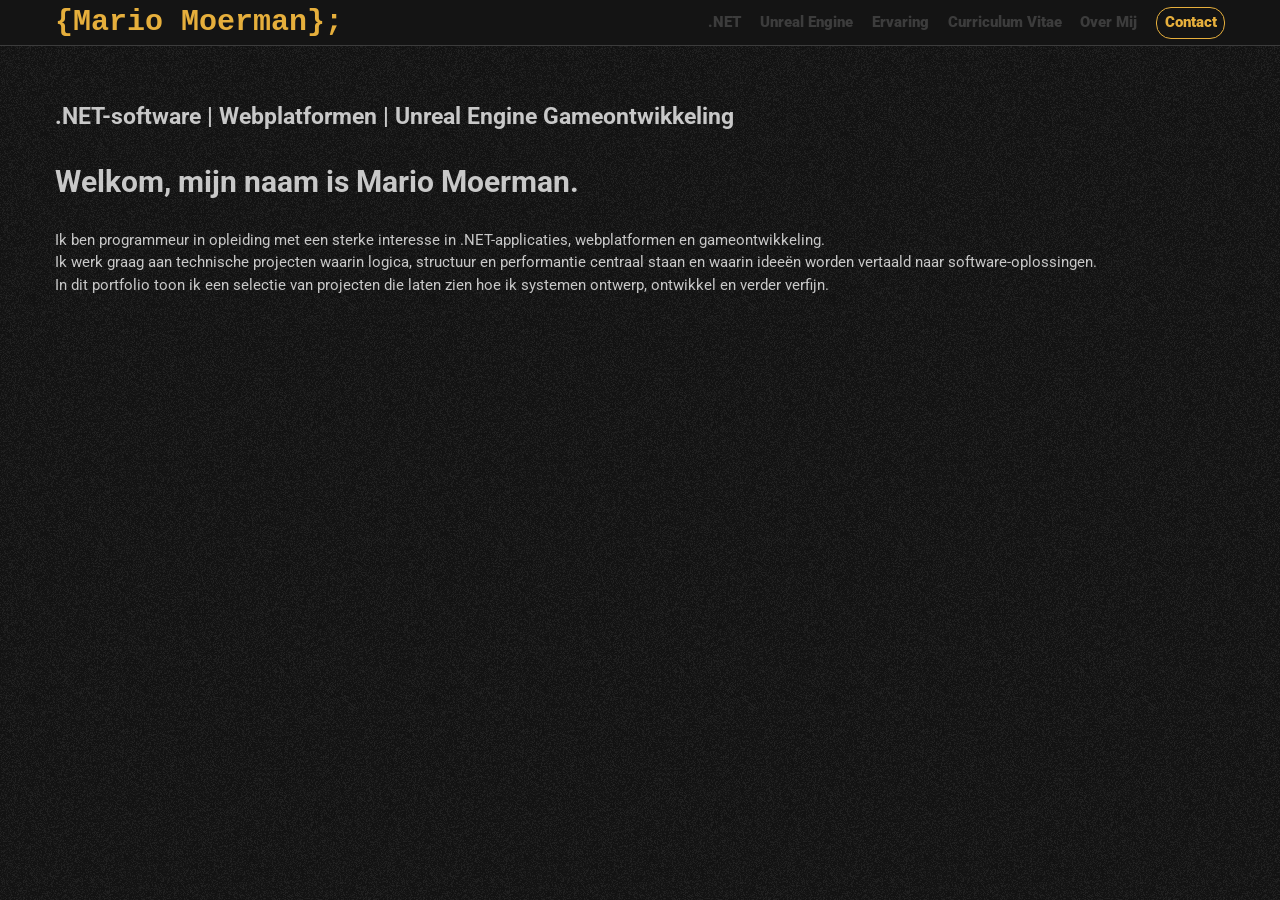
==== index.html @ bbf296e8 "add welkom hero" ====
<!doctype html>
<html lang="en">
  <head>
    <meta charset="UTF-8" />
    <meta name="viewport" content="width=device-width, initial-scale=1.0" />
    <link rel="preconnect" href="https://fonts.googleapis.com" />
    <link rel="preconnect" href="https://fonts.gstatic.com" crossorigin />
    <link
      href="https://fonts.googleapis.com/css2?family=Roboto:ital,wght@0,100..900;1,100..900&display=swap"
      rel="stylesheet"
    />
    <link rel="stylesheet" href="CSS/Style.css" />
    <title>Home</title>
  </head>
  <body>
    <header id="navbar"></header>
    <main>
      <div class="container">
        <section class="heroWelkom">
          <h3>.NET-software | Webplatformen | Unreal Engine Gameontwikkeling</h3>
          <h1>Welkom, mijn naam is Mario Moerman.</h1>
          <p>Ik ben programmeur in opleiding met een sterke interesse in .NET-applicaties, webplatformen en gameontwikkeling.</p>
          <p>Ik werk graag aan technische projecten waarin logica, structuur en performantie centraal staan en waarin ideeën worden vertaald naar software-oplossingen.</p>
          <p>In dit portfolio toon ik een selectie van projecten die laten zien hoe ik systemen ontwerp, ontwikkel en verder verfijn.</p>
        </section>
      </div>
    </main>
    <script>
      fetch("navbar.html")
        .then((r) => r.text())
        .then((html) => (document.getElementById("navbar").innerHTML = html));
    </script>
  </body>
</html>
---- CSS/Style.css ----
/* Verander navigatie color per pagina */
body.dotnet   .navBarMenu .navDotnet,
body.unreal   .navBarMenu .navUnreal,
body.ervaring .navBarMenu .navErvaring,
body.cv       .navBarMenu .navCv,
body.overmij  .navBarMenu .navOvermij {
  color: var(--accentColor);
}

body.dotnet   .navBarMenu .navDotnet::after,
body.unreal   .navBarMenu .navUnreal::after,
body.ervaring .navBarMenu .navErvaring::after,
body.cv       .navBarMenu .navCv::after,
body.overmij  .navBarMenu .navOvermij::after {
  transform: scaleX(1);
}

:root {
    --baseBackground: url("../IMG/Background.avif");
    --baseBlack: rgba(20, 20, 20, 1);
    --baseGray: rgba(60, 60, 60, 1);
    --baseWhite: rgba(200, 200, 200, 1);
    --LineColor: rgba(255, 255, 255, 0.1);
    --accentColor: rgba(230, 175, 60, 1.0);
    --accentColorHover: rgba(230, 175, 60, .1);
    --accentColorDotNet: rgb(170, 90, 170);
    --accentColorUnreal: rgba(0, 160, 230, 1.0);
    --fontFamily: "Roboto", Helvetica, Arial, sans-serif;
    --fontBaseSize: 15px;
    --fontBaseWeight: 400;
    --fontBaseLineHeight: 1.5;
}

html {
  font-size: var(--fontBaseSize);
}

* {
  box-sizing: border-box;
}

body {
  background-color: var(--baseBlack);
  color: var(--baseWhite);
  background-image: var(--baseBackground);
  font-size: 1rem; 
  font-family: var(--fontFamily);
  font-weight: var(--fontBaseWeight);
  line-height: var(--fontBaseLineHeight);
  -webkit-font-smoothing: antialiased;
  -moz-osx-font-smoothing: grayscale;
  text-rendering: optimizeLegibility;
  margin: 0;
}

h1 { font-size: 2rem; } 
h2 { font-size: 1.75rem; }
h3 { font-size: 1.5rem; }
h4 { font-size: 1.25rem; }
h5 { font-size: 1rem; }
h6 { font-size: 0.75rem; }

a {
  text-decoration: none;
  font-weight: 1000;
  color: var(--baseGray);
}

p{
  margin: 0;
}

.navBar {
  width: 100%;
  z-index: 100;
  background-color: var(--baseBlack);
  border-bottom: 1px solid var(--baseGray);
  backdrop-filter: blur(10px);
  position: fixed;
  top: 0;
}

.navBarInner {
  display: flex;
  justify-content: space-between;
  align-items: center;
  margin: 0 auto;
  max-width: 1200px;
  padding: 0 1rem;
}

.navBarMenu {
  display: flex;
  align-items: center;
  gap: 1.25rem;
}

.navBarMenu a:not(.navBtn) {
  position: relative;
  display: inline-block;
  transition: color .2s ease;
}

.navBarMenu a:not(.navBtn)::after {
  content: "";
  position: absolute;
  left: 0;
  bottom: 0;
  height: 2px;
  width: 100%;
  background: var(--accentColor);
  transform: scaleX(0);
  transform-origin: left;
  transition: transform .2s ease;
}

.navBarMenu a:not(.navBtn):hover::after {
  transform: scaleX(1);
}

.navBarLogo {
  color: var(--accentColor);
  font-family: "Courier New", monospace, Helvetica, Arial, sans-serif;
  font-size: 2rem;
  font-weight: 900;
}

.navBtn {
  padding:.25rem .5rem;
  border-radius: 1rem;
  border: 1px solid var(--accentColor);
  color: var(--accentColor);
  transition: all .2s ease;
}

.navBtn:hover {
    background: var(--accentColorHover);
}

.underConstruction{
  display: flex;
  justify-content: center;
  align-items: center;
  min-height: 100vh;
  width: 100%;
}
.underConstruction img{
  display: block;
  max-width: min(900px, 90vw);
  height: auto;

  border: 2px solid rgba(255,255,255,0.10);
  border-radius: 28px;

  box-shadow:
    0 18px 60px rgba(0,0,0,0.55),
    0 0 0 1px rgba(0,0,0,0.35);
}
.container {
    max-width: 1200px;
    margin: 100px auto auto auto;
    padding-left: 1rem;
    padding-right: 1rem;
}
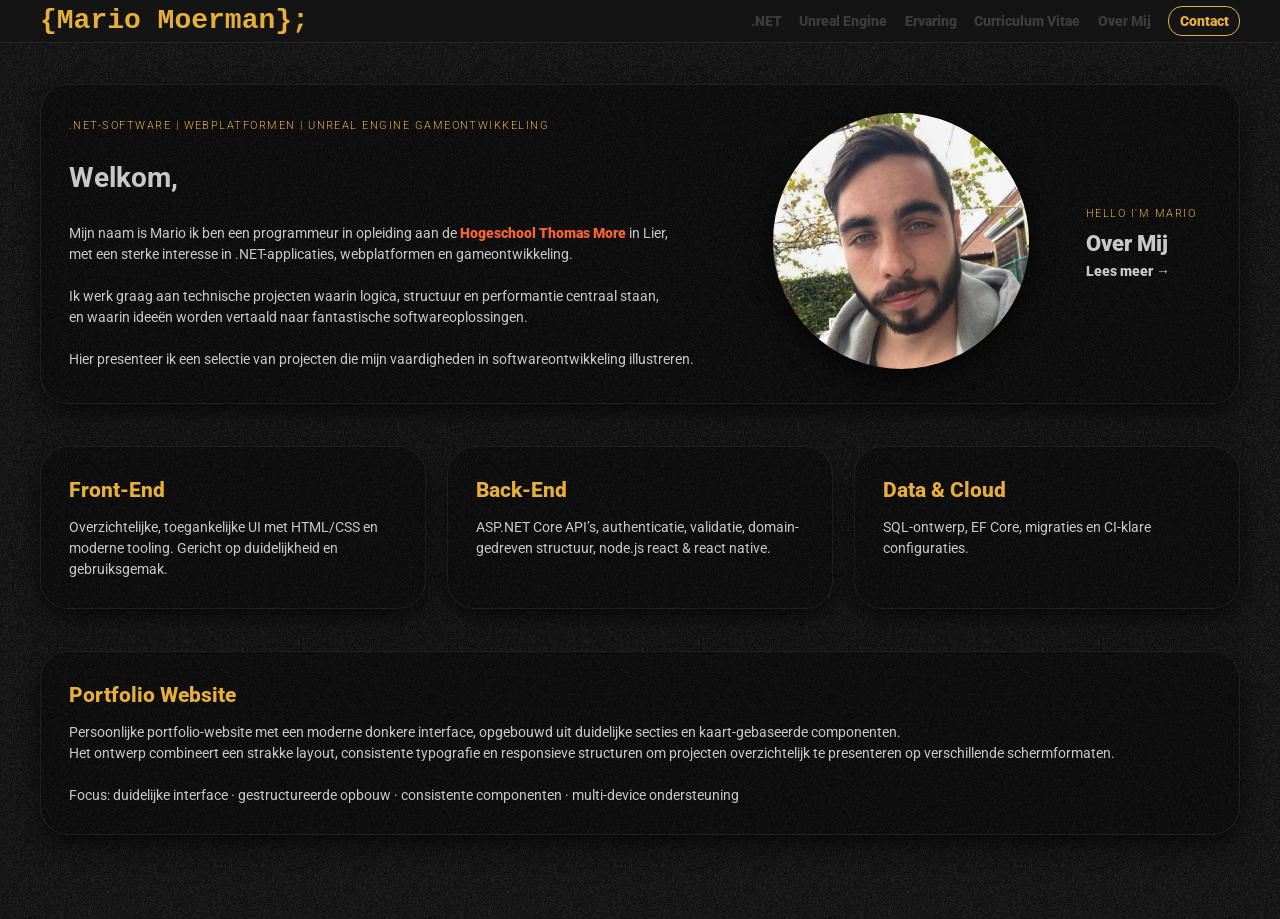
==== commit 2ea872d1: "home pagina css" ====
--- a/index.html
+++ b/index.html
@@ -10,25 +10,83 @@
       rel="stylesheet"
     />
     <link rel="stylesheet" href="CSS/Style.css" />
-    <title>Home</title>
+    <title>Mario Moerman | Home</title>
   </head>
   <body>
     <header id="navbar"></header>
     <main>
       <div class="container">
-        <section class="heroWelkom">
-          <h3>.NET-software | Webplatformen | Unreal Engine Gameontwikkeling</h3>
-          <h1>Welkom, mijn naam is Mario Moerman.</h1>
-          <p>Ik ben programmeur in opleiding met een sterke interesse in .NET-applicaties, webplatformen en gameontwikkeling.</p>
-          <p>Ik werk graag aan technische projecten waarin logica, structuur en performantie centraal staan en waarin ideeën worden vertaald naar software-oplossingen.</p>
-          <p>In dit portfolio toon ik een selectie van projecten die laten zien hoe ik systemen ontwerp, ontwikkel en verder verfijn.</p>
+        <section class="hero heroWelkom block">
+
+          <div class="heroTekst">
+            <p class="zeroTopMargin label">.NET-software | Webplatformen | Unreal Engine Gameontwikkeling</p>
+            <h1>Welkom,</h1>
+            <p>Mijn naam is Mario ik ben een programmeur in opleiding aan de <span class="thomasmore"><a href="https://thomasmore.be/nl/opleidingen/graduaat/programmeren/antwerpen/basistraject">Hogeschool Thomas More</a></span> in Lier,</p>
+            <p>met een sterke interesse in .NET-applicaties, webplatformen en gameontwikkeling.</p>
+            <br>
+            <p>Ik werk graag aan technische projecten waarin logica, structuur en performantie centraal staan,</p>
+            <p>en waarin ideeën worden vertaald naar fantastische softwareoplossingen.</p>
+            <br>
+            <p>Hier presenteer ik een selectie van projecten die mijn vaardigheden in softwareontwikkeling illustreren.</p>
+          </div>
+
+          <div class="fotoMario">
+            <img src="IMG/MarioMoerman.jpg" alt="Mario Moerman">
+          </div>
+
+          <div class="verLine"></div>
+
+          <div class="sectieLink">
+            <p class="label">Hello I'm Mario</p>
+            <h2 class="sectieTitel">Over Mij</h2>
+            <a href="overmij.html">Lees meer →</a>
+          </div>
+
         </section>
+        <section class="hero heroBlocks" id="geleerdId" aria-label="Wat heb ik geleerd">
+          
+          <div class="block">
+            <h3>Front-End</h3>
+            <p>
+              Overzichtelijke, toegankelijke UI met HTML/CSS en moderne tooling. Gericht op duidelijkheid en gebruiksgemak.
+            </p>
+          </div>
+          
+          <div class="block">
+            <h3>Back-End</h3>
+            <p>
+              ASP.NET Core API’s, authenticatie, validatie, domain-gedreven structuur, node.js react & react native.
+            </p>
+          </div>
+          
+          
+          <div class="block">
+            <h3>Data & Cloud</h3>
+            <p>
+              SQL-ontwerp, EF Core, migraties en CI-klare configuraties.
+            </p>
+          </div>
+          
+        </section>
+          <section class="hero block" id="gemaaktId" aria-label="Wat heb ik gemaakt">
+            <article>
+                <h3>Portfolio Website</h3>
+                <p>
+                  Persoonlijke portfolio-website met een moderne donkere interface, opgebouwd uit duidelijke secties en kaart-gebaseerde componenten. 
+                </p>
+                <p>
+                  Het ontwerp combineert een strakke layout, consistente typografie en responsieve structuren om projecten overzichtelijk te presenteren op verschillende schermformaten.
+                </p>
+                <br>
+                <p>
+                  Focus: duidelijke interface · gestructureerde opbouw · consistente componenten · multi-device ondersteuning
+                </p>
+            </article>
+          </section>
       </div>
     </main>
     <script>
-      fetch("navbar.html")
-        .then((r) => r.text())
-        .then((html) => (document.getElementById("navbar").innerHTML = html));
+      fetch("navbar.html").then(response => response.text()).then(html => document.getElementById("navbar").innerHTML = html);
     </script>
   </body>
 </html>
--- a/CSS/Style.css
+++ b/CSS/Style.css
@@ -1,49 +1,39 @@
-/* Verander navigatie color per pagina */
-body.dotnet   .navBarMenu .navDotnet,
-body.unreal   .navBarMenu .navUnreal,
-body.ervaring .navBarMenu .navErvaring,
-body.cv       .navBarMenu .navCv,
-body.overmij  .navBarMenu .navOvermij {
-  color: var(--accentColor);
-}
-
-body.dotnet   .navBarMenu .navDotnet::after,
-body.unreal   .navBarMenu .navUnreal::after,
-body.ervaring .navBarMenu .navErvaring::after,
-body.cv       .navBarMenu .navCv::after,
-body.overmij  .navBarMenu .navOvermij::after {
-  transform: scaleX(1);
-}
-
-:root {
-    --baseBackground: url("../IMG/Background.avif");
-    --baseBlack: rgba(20, 20, 20, 1);
-    --baseGray: rgba(60, 60, 60, 1);
-    --baseWhite: rgba(200, 200, 200, 1);
-    --LineColor: rgba(255, 255, 255, 0.1);
-    --accentColor: rgba(230, 175, 60, 1.0);
-    --accentColorHover: rgba(230, 175, 60, .1);
-    --accentColorDotNet: rgb(170, 90, 170);
-    --accentColorUnreal: rgba(0, 160, 230, 1.0);
-    --fontFamily: "Roboto", Helvetica, Arial, sans-serif;
-    --fontBaseSize: 15px;
-    --fontBaseWeight: 400;
-    --fontBaseLineHeight: 1.5;
-}
-
-html {
+:root{
+  --baseBackground: url("../IMG/Background.avif");
+  --baseBlack: rgba(20,20,20,1);
+  --baseGray: rgba(60,60,60,1);
+  --baseWhite: rgba(200,200,200,1);
+
+  --LineColor: rgba(255,255,255,0.07);
+
+  --accentColor: rgba(230,175,60,1);
+  --accentColorHover: rgba(230,175,60,.1);
+
+  --accentColorDotNet: rgb(170,90,170);
+  --accentColorUnreal: rgba(0,160,230,1);
+  --thomasmoreColor: rgba(250,100,50,1);
+
+  --linkColor: var(--accentColor);
+
+  --fontFamily: "Roboto", Helvetica, Arial, sans-serif;
+  --fontBaseSize: 14px;
+  --fontBaseWeight: 400;
+  --fontBaseLineHeight: 1.5;
+}
+
+html{
   font-size: var(--fontBaseSize);
 }
 
-* {
+*{
   box-sizing: border-box;
 }
 
-body {
+body{
   background-color: var(--baseBlack);
   color: var(--baseWhite);
   background-image: var(--baseBackground);
-  font-size: 1rem; 
+  font-size: 1rem;
   font-family: var(--fontFamily);
   font-weight: var(--fontBaseWeight);
   line-height: var(--fontBaseLineHeight);
@@ -53,112 +43,231 @@
   margin: 0;
 }
 
-h1 { font-size: 2rem; } 
-h2 { font-size: 1.75rem; }
-h3 { font-size: 1.5rem; }
-h4 { font-size: 1.25rem; }
-h5 { font-size: 1rem; }
-h6 { font-size: 0.75rem; }
-
-a {
+h1{ font-size:2rem }
+h2{ font-size:1.75rem }
+h3{ font-size:1.5rem }
+h4{ font-size:1.25rem }
+h5{ font-size:1rem }
+h6{ font-size:.75rem }
+
+p{
+  margin:0;
+}
+
+a{
+  position: relative;
   text-decoration: none;
-  font-weight: 1000;
-  color: var(--baseGray);
-}
-
-p{
-  margin: 0;
-}
-
-.navBar {
-  width: 100%;
-  z-index: 100;
-  background-color: var(--baseBlack);
-  border-bottom: 1px solid var(--baseGray);
-  backdrop-filter: blur(10px);
-  position: fixed;
-  top: 0;
-}
-
-.navBarInner {
-  display: flex;
-  justify-content: space-between;
-  align-items: center;
-  margin: 0 auto;
-  max-width: 1200px;
-  padding: 0 1rem;
-}
-
-.navBarMenu {
-  display: flex;
-  align-items: center;
-  gap: 1.25rem;
-}
-
-.navBarMenu a:not(.navBtn) {
-  position: relative;
-  display: inline-block;
-  transition: color .2s ease;
-}
-
-.navBarMenu a:not(.navBtn)::after {
-  content: "";
-  position: absolute;
-  left: 0;
-  bottom: 0;
-  height: 2px;
-  width: 100%;
-  background: var(--accentColor);
-  transform: scaleX(0);
-  transform-origin: left;
-  transition: transform .2s ease;
-}
-
-.navBarMenu a:not(.navBtn):hover::after {
-  transform: scaleX(1);
-}
-
-.navBarLogo {
+  font-weight: 900;
+  color: inherit;
+}
+
+a::after{
+  content:"";
+  position:absolute;
+  left:0;
+  bottom:-2px;
+  width:100%;
+  height:2px;
+  background: var(--linkColor);
+  transform:scaleX(0);
+  transform-origin:left;
+  transition:transform .2s ease;
+}
+
+a:hover::after{
+  transform:scaleX(1);
+}
+
+.navBar{
+  position:fixed;
+  top:0;
+  width:100%;
+  z-index:100;
+  background-color:var(--baseBlack);
+  border-bottom:1px solid var(--LineColor);
+  backdrop-filter:blur(10px);
+}
+
+.navBarInner{
+  display:flex;
+  justify-content:space-between;
+  align-items:center;
+  max-width:1200px;
+  margin:0 auto;
+}
+
+.navBarLogo{
+  color:var(--accentColor);
+  font-family:"Courier New", monospace, Helvetica, Arial, sans-serif;
+  font-size:2rem;
+  font-weight:900;
+}
+
+.navBarLogo::after{
+  display:none;
+}
+
+.navBarMenu{
+  display:flex;
+  align-items:center;
+  gap:1.25rem;
+}
+
+.navBarMenu a:not(.navBtn){
+  color:var(--baseGray);
+  --linkColor: var(--accentColor);
+  transition:color .2s ease;
+}
+
+.navBarMenu a:not(.navBtn):hover{
+  color:var(--accentColor);
+}
+
+.navBtn{
+  padding:.25rem .75rem;
+  border:1px solid var(--accentColor);
+  border-radius:1rem;
+  color:var(--accentColor);
+  transition:background-color .2s ease,color .2s ease,border-color .2s ease;
+}
+
+.navBtn::after{
+  display:none;
+}
+
+.navBtn:hover{
+  background:var(--accentColorHover);
+}
+
+body.dotnet   .navBarMenu .navDotnet,
+body.unreal   .navBarMenu .navUnreal,
+body.ervaring .navBarMenu .navErvaring,
+body.cv       .navBarMenu .navCv,
+body.overmij  .navBarMenu .navOvermij{
+  color:var(--linkColor);
+}
+
+body.dotnet   .navBarMenu .navDotnet::after,
+body.unreal   .navBarMenu .navUnreal::after,
+body.ervaring .navBarMenu .navErvaring::after,
+body.cv       .navBarMenu .navCv::after,
+body.overmij  .navBarMenu .navOvermij::after{
+  transform:scaleX(1);
+}
+
+.container{
+  max-width:1200px;
+  margin:6rem auto;
+}
+
+.block{
+  padding:2rem;
+  border:1px solid var(--LineColor);
+  border-radius:2rem;
+  background:rgba(0,0,0,0.35);
+  box-shadow: 0 10px 25px rgba(0, 0, 0, 0.6);
+}
+
+.underConstruction{
+  display:flex;
+  justify-content:center;
+  align-items:center;
+  min-height:100vh;
+  width:100%;
+}
+
+.underConstruction img{
+  display:block;
+  max-width:min(900px,90vw);
+  height:auto;
+
+  border:2px solid rgba(255,255,255,0.10);
+  border-radius:28px;
+
+box-shadow:
+  0 18px 60px rgba(0,0,0,0.55),
+  0 0 0 1px rgba(0,0,0,0.35);
+}
+
+.hero {
+  margin: 3rem 0;
+}
+
+.heroWelkom{
+  display:flex;
+  justify-content:space-between;
+  align-items:center;
+  gap:2rem;
+  flex-wrap:wrap;
+}
+
+.heroTekst{
+  flex:1 1;
+}
+
+.fotoMario{
+  max-width:256px;
+}
+
+.fotoMario img{
+  width:100%;
+  border-radius:50%;
+  box-shadow:0 10px 25px rgba(0,0,0,0.6);
+}
+
+.thomasmore a{
+  color: var(--thomasmoreColor);
+  --linkColor: var(--thomasmoreColor);
+}
+
+.label {
+  margin: 0 0 .35rem;
   color: var(--accentColor);
-  font-family: "Courier New", monospace, Helvetica, Arial, sans-serif;
-  font-size: 2rem;
+  letter-spacing: .14em;
+  text-transform: uppercase;
+  font-weight: 300;
+  font-size: 0.75rem;
+}
+
+.sectieTitel {
+  margin: 0;
+  font-size: 1.6rem;
   font-weight: 900;
 }
 
-.navBtn {
-  padding:.25rem .5rem;
-  border-radius: 1rem;
-  border: 1px solid var(--accentColor);
+.sectieLink{
+  width: 125px;
+}
+
+.verLine{
+  min-height: stretch;
+  width: 1px;
+  margin: 0;
+  padding: 0;
+  background: var(--LineColor);
+}
+
+.horLine{
+  min-width: stretch;
+  height: 1px;
+  margin: 0;
+  padding: 0;
+  background: var(--LineColor);
+
+}
+
+.zeroTopMargin{
+  margin-top: 0px;
+}
+
+.heroBlocks {
+  display: grid;
+  grid-template-columns: repeat(3, 1fr);
+  gap: 1.5rem;
+}
+
+.block h3 {
+  margin: 0 0 .75rem;
   color: var(--accentColor);
-  transition: all .2s ease;
-}
-
-.navBtn:hover {
-    background: var(--accentColorHover);
-}
-
-.underConstruction{
-  display: flex;
-  justify-content: center;
-  align-items: center;
-  min-height: 100vh;
-  width: 100%;
-}
-.underConstruction img{
-  display: block;
-  max-width: min(900px, 90vw);
-  height: auto;
-
-  border: 2px solid rgba(255,255,255,0.10);
-  border-radius: 28px;
-
-  box-shadow:
-    0 18px 60px rgba(0,0,0,0.55),
-    0 0 0 1px rgba(0,0,0,0.35);
-}
-.container {
-    max-width: 1200px;
-    margin: 100px auto auto auto;
-    padding-left: 1rem;
-    padding-right: 1rem;
+  font-weight: 800;
 }
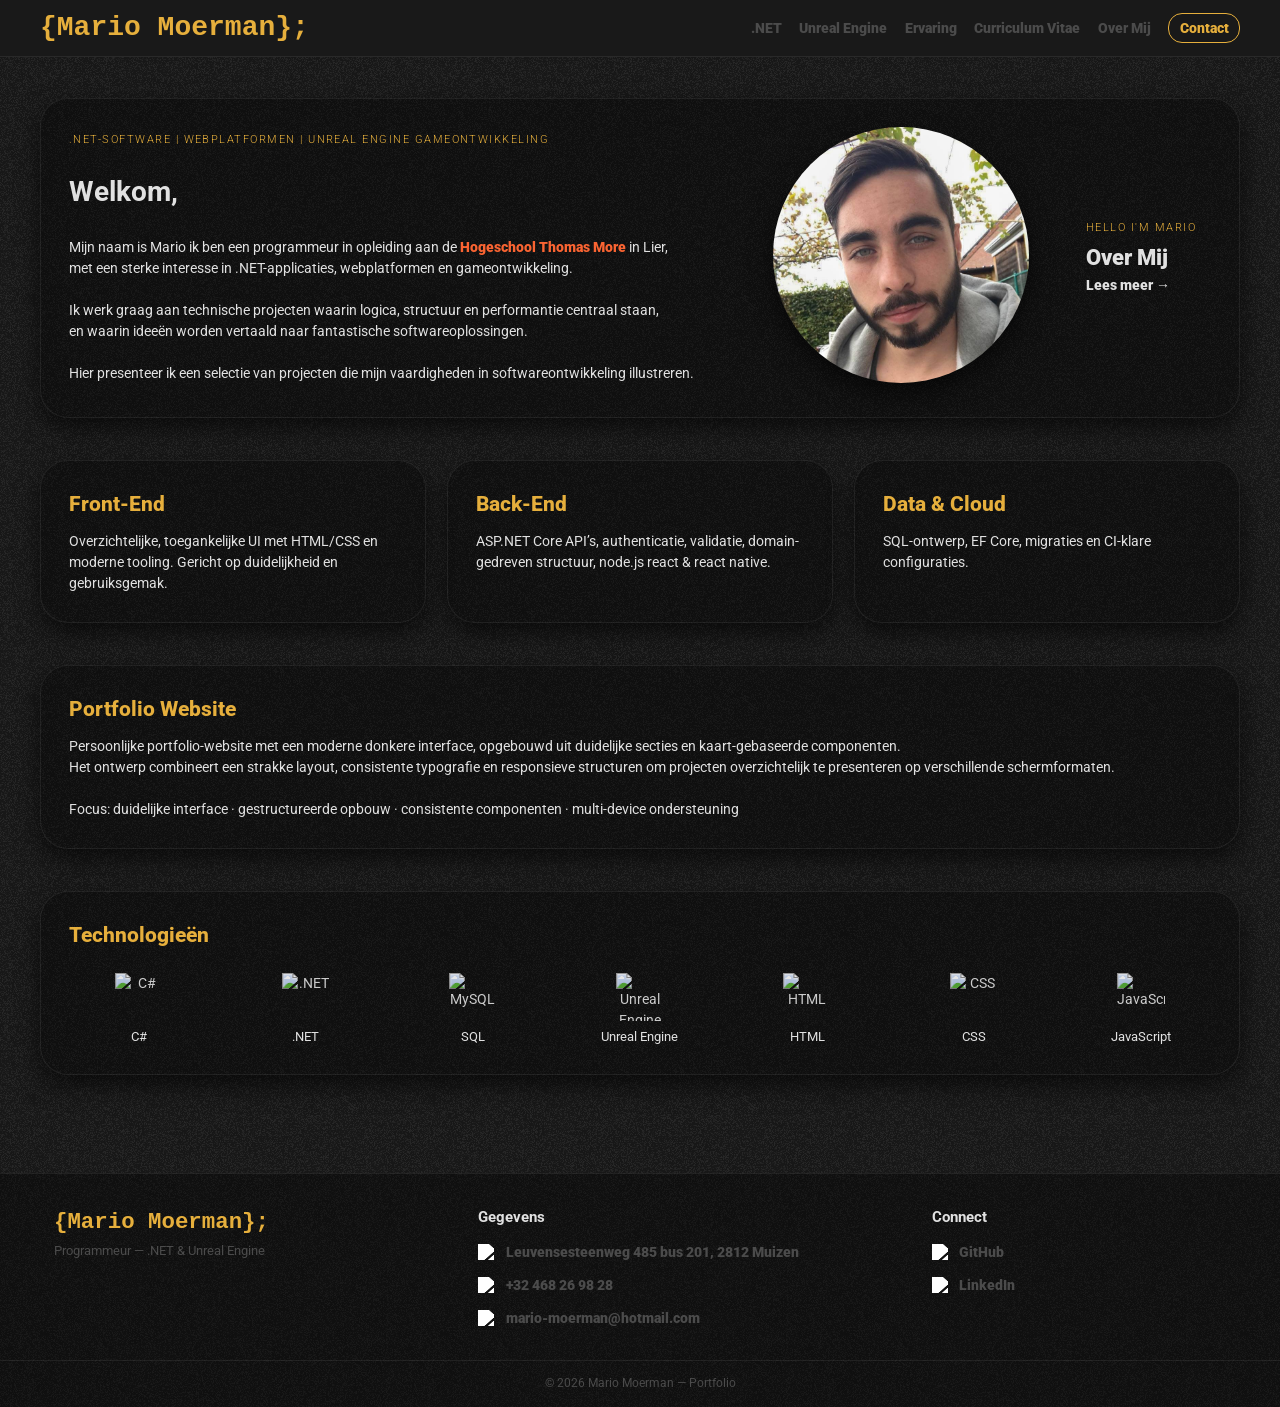
==== commit 4890a874: "add footer" ====
--- a/index.html
+++ b/index.html
@@ -13,9 +13,13 @@
     <title>Mario Moerman | Home</title>
   </head>
   <body>
+
     <header id="navbar"></header>
+
     <main>
+
       <div class="container">
+
         <section class="hero heroWelkom block">
 
           <div class="heroTekst">
@@ -68,25 +72,79 @@
           </div>
           
         </section>
-          <section class="hero block" id="gemaaktId" aria-label="Wat heb ik gemaakt">
-            <article>
-                <h3>Portfolio Website</h3>
-                <p>
-                  Persoonlijke portfolio-website met een moderne donkere interface, opgebouwd uit duidelijke secties en kaart-gebaseerde componenten. 
-                </p>
-                <p>
-                  Het ontwerp combineert een strakke layout, consistente typografie en responsieve structuren om projecten overzichtelijk te presenteren op verschillende schermformaten.
-                </p>
-                <br>
-                <p>
-                  Focus: duidelijke interface · gestructureerde opbouw · consistente componenten · multi-device ondersteuning
-                </p>
-            </article>
-          </section>
+        <section class="hero block" id="gemaaktId" aria-label="Wat heb ik gemaakt">
+
+          <article>
+              <h3>Portfolio Website</h3>
+              <p>
+                Persoonlijke portfolio-website met een moderne donkere interface, opgebouwd uit duidelijke secties en kaart-gebaseerde componenten. 
+              </p>
+              <p>
+                Het ontwerp combineert een strakke layout, consistente typografie en responsieve structuren om projecten overzichtelijk te presenteren op verschillende schermformaten.
+              </p>
+              <br>
+              <p>
+                Focus: duidelijke interface · gestructureerde opbouw · consistente componenten · multi-device ondersteuning
+              </p>
+          </article>
+          
+        </section>
+        <section class="container techStack">
+
+          <div class="block">
+            <h3>Technologieën</h3>
+
+            <div class="techGrid">
+
+              <div class="techItem">
+                <img src="https://cdn.jsdelivr.net/gh/devicons/devicon/icons/csharp/csharp-original.svg" alt="C#">
+                <span>C#</span>
+              </div>
+
+              <div class="techItem">
+                <img src="https://cdn.simpleicons.org/dotnet/512BD4" alt=".NET">
+                <span>.NET</span>
+              </div>
+
+              <div class="techItem">
+                <img src="https://cdn.simpleicons.org/mysql/4479A1" alt="MySQL">
+                <span>SQL</span>
+              </div>
+
+              <div class="techItem">
+                <img src="https://cdn.simpleicons.org/unrealengine/FFFFFF" alt="Unreal Engine">
+                <span>Unreal Engine</span>
+              </div>
+
+              <div class="techItem">
+                <img src="https://cdn.simpleicons.org/html5/E34F26" alt="HTML">
+                <span>HTML</span>
+              </div>
+
+              <div class="techItem">
+                <img src="https://cdn.simpleicons.org/css/1572B6" alt="CSS">
+                <span>CSS</span>
+              </div>
+
+              <div class="techItem">
+                <img src="https://cdn.simpleicons.org/javascript/F7DF1E" alt="JavaScript">
+                <span>JavaScript</span>
+              </div>
+            </div>
+          </div>
+
+        </section>
+
       </div>
+
     </main>
+
+    <div id="footer"></div>
+    
     <script>
-      fetch("navbar.html").then(response => response.text()).then(html => document.getElementById("navbar").innerHTML = html);
+      fetch("navbar.html").then(r=>r.text()).then(h=>navbar.innerHTML=h);
+      fetch("footer.html").then(r=>r.text()).then(h=>footer.innerHTML=h);
     </script>
+
   </body>
 </html>
--- a/CSS/Style.css
+++ b/CSS/Style.css
@@ -1,8 +1,10 @@
 :root{
   --baseBackground: url("../IMG/Background.avif");
-  --baseBlack: rgba(20,20,20,1);
-  --baseGray: rgba(60,60,60,1);
-  --baseWhite: rgba(200,200,200,1);
+  --baseBackgroundColor: rgba(0, 0, 0, 0.35);
+
+  --baseBlack: rgba(25, 25, 25, 1);
+  --baseGray: rgba(75,75,75,1);
+  --baseWhite: rgba(225,225,225,1);
 
   --LineColor: rgba(255,255,255,0.07);
 
@@ -11,7 +13,10 @@
 
   --accentColorDotNet: rgb(170,90,170);
   --accentColorUnreal: rgba(0,160,230,1);
+
   --thomasmoreColor: rgba(250,100,50,1);
+
+  --drop: 0 10px 25px rgba(0, 0, 0, 0.6);
 
   --linkColor: var(--accentColor);
 
@@ -93,7 +98,7 @@
   justify-content:space-between;
   align-items:center;
   max-width:1200px;
-  margin:0 auto;
+  margin: 0.5rem auto;
 }
 
 .navBarLogo{
@@ -157,15 +162,15 @@
 
 .container{
   max-width:1200px;
-  margin:6rem auto;
+  margin: 7rem auto;
 }
 
 .block{
   padding:2rem;
   border:1px solid var(--LineColor);
   border-radius:2rem;
-  background:rgba(0,0,0,0.35);
-  box-shadow: 0 10px 25px rgba(0, 0, 0, 0.6);
+  background:var(--baseBackgroundColor);
+  box-shadow: var(--drop);
 }
 
 .underConstruction{
@@ -181,12 +186,10 @@
   max-width:min(900px,90vw);
   height:auto;
 
-  border:2px solid rgba(255,255,255,0.10);
+  border:2px solid var(--LineColor);
   border-radius:28px;
 
-box-shadow:
-  0 18px 60px rgba(0,0,0,0.55),
-  0 0 0 1px rgba(0,0,0,0.35);
+box-shadow: var(--drop);
 }
 
 .hero {
@@ -212,7 +215,7 @@
 .fotoMario img{
   width:100%;
   border-radius:50%;
-  box-shadow:0 10px 25px rgba(0,0,0,0.6);
+  box-shadow: var(--drop);
 }
 
 .thomasmore a{
@@ -270,4 +273,154 @@
   margin: 0 0 .75rem;
   color: var(--accentColor);
   font-weight: 800;
+}
+
+.techStack{
+  margin-top: 2rem;
+}
+
+.techGrid{
+  display: grid;
+  grid-template-columns: repeat(auto-fit, minmax(120px,1fr));
+  gap: 2rem;
+  margin-top: 1.5rem;
+}
+
+.techItem{
+  display: flex;
+  flex-direction: column;
+  align-items: center;
+  gap: .5rem;
+  text-align: center;
+}
+
+.techItem img{
+  width: 48px;
+  height: 48px;
+  filter: brightness(0.9);
+}
+
+.techItem span{
+  font-size: .9rem;
+  color: var(--baseWhite);
+}
+
+.footer{
+  margin-top: 4rem;
+  border-top: 1px solid var(--LineColor);
+  background: var(--baseBackgroundColor);
+}
+
+.footerBlock{
+  max-width: 1200px;
+  margin: 0 auto;
+  padding: 2.25rem 1rem;
+  display: grid;
+  grid-template-columns: 1.3fr 1.4fr 1fr;
+  gap: 3rem;
+  align-items: start;
+}
+
+.footerMerk{
+  display:flex;
+  flex-direction:column;
+}
+
+.footerGegevens{
+  display:flex;
+  flex-direction:column;
+}
+
+.footerConnect{
+  display:flex;
+  flex-direction:column;
+}
+
+.footerLogo{
+  color:var(--accentColor);
+  font-family:"Courier New", monospace;
+  font-size:1.6rem;
+  font-weight:900;
+}
+
+.footerTekst{
+  margin:0 0 .35rem 0;
+  color:var(--baseGray);
+  font-size:.95rem;
+  line-height:1.6;
+}
+
+.footerMerk .footerTekst:last-child{
+  margin-bottom:0;
+}
+
+.footerGegevens h4{
+  margin:0 0 1rem 0;
+  color:var(--baseWhite);
+  font-size:1.05rem;
+}
+
+.footerConnect h4{
+  margin:0 0 1rem 0;
+  color:var(--baseWhite);
+  font-size:1.05rem;
+}
+
+.footerGegevens a{
+  display:flex;
+  align-items:flex-start;
+  gap:.7rem;
+  width:fit-content;
+  color:var(--baseGray);
+  transition:color .2s ease;
+  margin-bottom:.85rem;
+}
+
+.footerConnect a{
+  display:flex;
+  align-items:flex-start;
+  gap:.7rem;
+  width:fit-content;
+  color:var(--baseGray);
+  transition:color .2s ease;
+  margin-bottom:.85rem;
+}
+
+.footerGegevens a:last-child{
+  margin-bottom:0;
+}
+
+.footerConnect a:last-child{
+  margin-bottom:0;
+}
+
+.footerGegevens a:hover{
+  color:var(--baseWhite);
+}
+
+.footerConnect a:hover{
+  color:var(--baseWhite);
+}
+
+.footerIcoon{
+  width:1.25rem;
+  height:1.25rem;
+  flex-shrink:0;
+  margin-top:2px;
+}
+
+.footerIcoon img{
+  display:block;
+  width:100%;
+  height:100%;
+  object-fit:contain;
+  filter:brightness(0) invert(1);
+}
+
+.footerBottom{
+  border-top:1px solid var(--LineColor);
+  padding:1rem;
+  text-align:center;
+  font-size:.85rem;
+  color:var(--baseGray);
 }
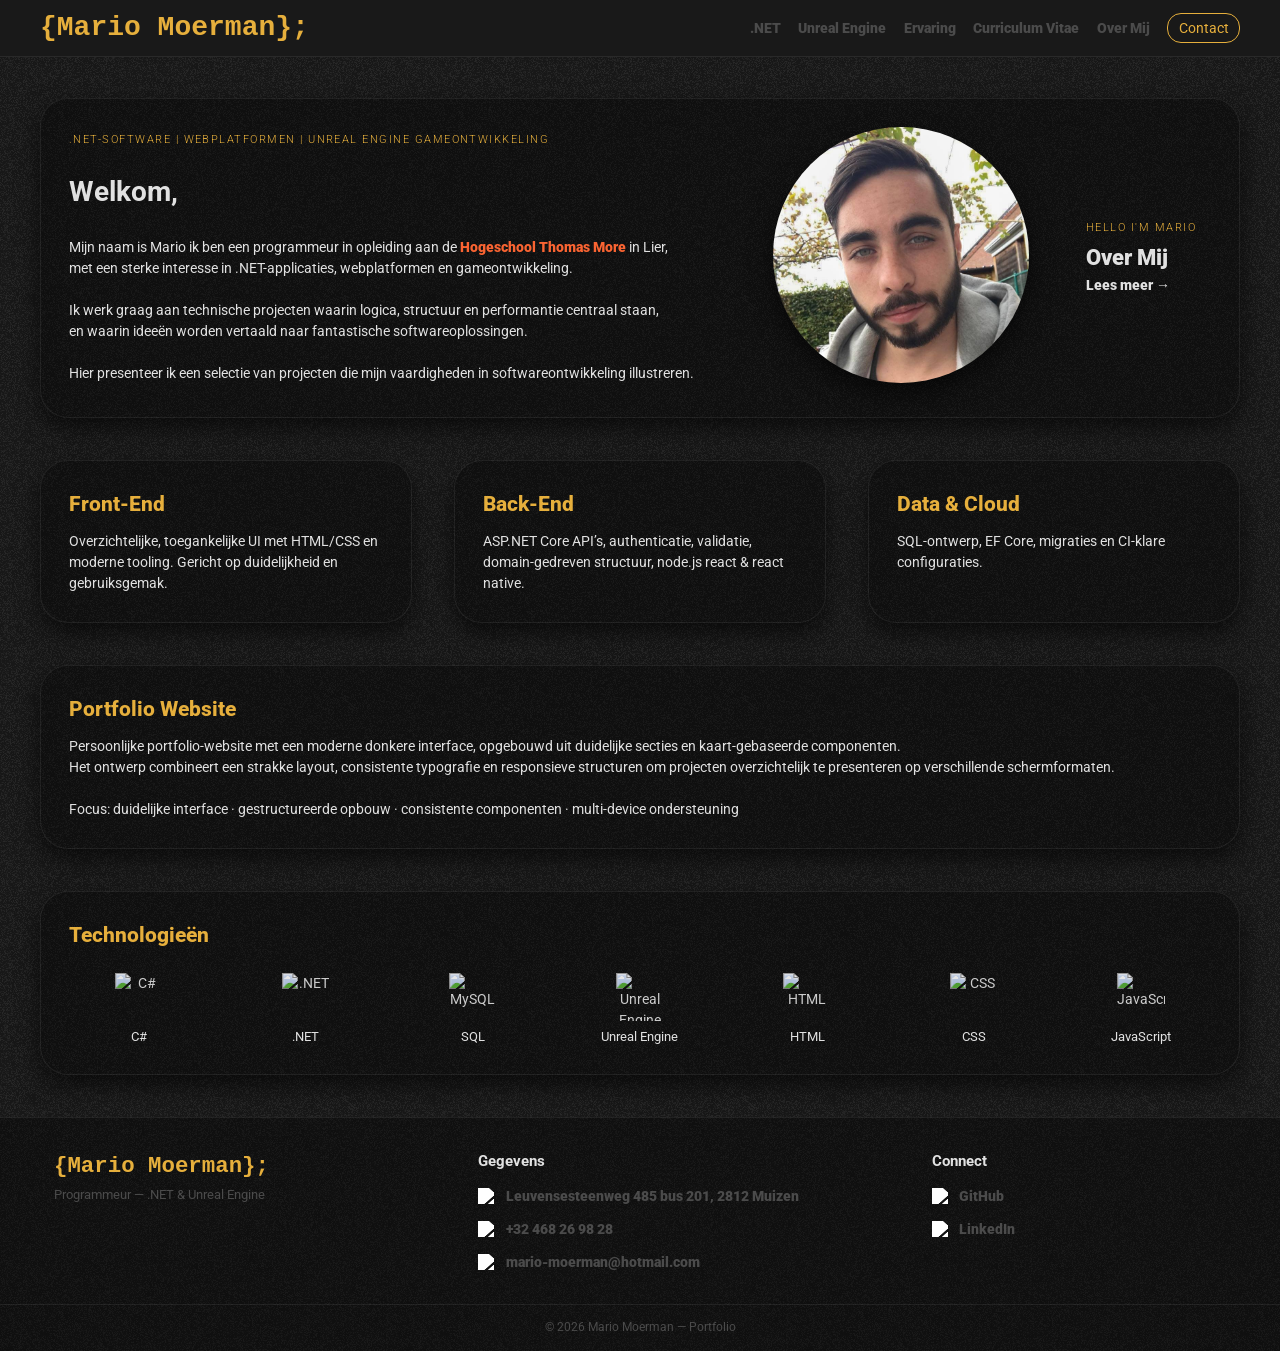
==== commit e1c88f11: "add .net & contact" ====
--- a/index.html
+++ b/index.html
@@ -1,15 +1,21 @@
 <!doctype html>
-<html lang="en">
+<html lang="nl">
   <head>
     <meta charset="UTF-8" />
     <meta name="viewport" content="width=device-width, initial-scale=1.0" />
     <link rel="preconnect" href="https://fonts.googleapis.com" />
     <link rel="preconnect" href="https://fonts.gstatic.com" crossorigin />
-    <link
-      href="https://fonts.googleapis.com/css2?family=Roboto:ital,wght@0,100..900;1,100..900&display=swap"
-      rel="stylesheet"
-    />
+
+    <link href="https://fonts.googleapis.com/css2?family=Roboto:ital,wght@0,100..900;1,100..900&display=swap" rel="stylesheet"/>
+
+    <link rel="icon" type="image/png" href="favicon/favicon-96x96.png" sizes="96x96" />
+    <link rel="icon" type="image/svg+xml" href="favicon/favicon.svg" />
+    <link rel="shortcut icon" href="favicon/favicon.ico" />
+    <link rel="apple-touch-icon" sizes="180x180" href="favicon/apple-touch-icon.png" />
+    <link rel="manifest" href="favicon/site.webmanifest" />
+
     <link rel="stylesheet" href="CSS/Style.css" />
+    
     <title>Mario Moerman | Home</title>
   </head>
   <body>
@@ -140,10 +146,10 @@
     </main>
 
     <div id="footer"></div>
-    
+
     <script>
-      fetch("navbar.html").then(r=>r.text()).then(h=>navbar.innerHTML=h);
-      fetch("footer.html").then(r=>r.text()).then(h=>footer.innerHTML=h);
+      fetch("navbar.html").then(r => r.text()).then(h => navbar.innerHTML = h);
+      fetch("footer.html").then(r => r.text()).then(h => footer.innerHTML = h);
     </script>
 
   </body>
--- a/CSS/Style.css
+++ b/CSS/Style.css
@@ -3,24 +3,25 @@
   --baseBackgroundColor: rgba(0, 0, 0, 0.35);
 
   --baseBlack: rgba(25, 25, 25, 1);
-  --baseGray: rgba(75,75,75,1);
-  --baseWhite: rgba(225,225,225,1);
-
-  --LineColor: rgba(255,255,255,0.07);
-
-  --accentColor: rgba(230,175,60,1);
-  --accentColorHover: rgba(230,175,60,.1);
-
-  --accentColorDotNet: rgb(170,90,170);
-  --accentColorUnreal: rgba(0,160,230,1);
-
-  --thomasmoreColor: rgba(250,100,50,1);
+  --baseGray: rgba(75, 75, 75, 1);
+  --baseWhite: rgba(225, 225, 225, 1);
+
+  --LineColor: rgba(255, 255, 255, 0.07);
+
+  --accentColor: rgba(230, 175, 60, 1);
+  --accentColorHover: rgba(230, 175, 60, 0.1);
+
+  --accentColorDotNet: rgb(170, 90, 170);
+  --accentColorUnreal: rgba(0, 160, 230, 1);
+
+  --thomasmoreColor: rgba(250, 100, 50, 1);
 
   --drop: 0 10px 25px rgba(0, 0, 0, 0.6);
 
   --linkColor: var(--accentColor);
 
   --fontFamily: "Roboto", Helvetica, Arial, sans-serif;
+  --fontLogo: "Courier New", monospace, Helvetica, Arial, sans-serif;
   --fontBaseSize: 14px;
   --fontBaseWeight: 400;
   --fontBaseLineHeight: 1.5;
@@ -35,241 +36,249 @@
 }
 
 body{
+  margin: 0;
   background-color: var(--baseBlack);
+  background-image: var(--baseBackground);
   color: var(--baseWhite);
-  background-image: var(--baseBackground);
-  font-size: 1rem;
-  font-family: var(--fontFamily);
-  font-weight: var(--fontBaseWeight);
-  line-height: var(--fontBaseLineHeight);
+  font: var(--fontBaseWeight) 1rem / var(--fontBaseLineHeight) var(--fontFamily);
   -webkit-font-smoothing: antialiased;
   -moz-osx-font-smoothing: grayscale;
   text-rendering: optimizeLegibility;
+}
+
+h1{ font-size: 2rem; }
+h2{ font-size: 1.75rem; }
+h3{ font-size: 1.5rem; }
+h4{ font-size: 1.25rem; }
+h5{ font-size: 1rem; }
+h6{ font-size: .75rem; }
+
+p{
   margin: 0;
-}
-
-h1{ font-size:2rem }
-h2{ font-size:1.75rem }
-h3{ font-size:1.5rem }
-h4{ font-size:1.25rem }
-h5{ font-size:1rem }
-h6{ font-size:.75rem }
-
-p{
-  margin:0;
 }
 
 a{
   position: relative;
+  color: inherit;
   text-decoration: none;
   font-weight: 900;
-  color: inherit;
 }
 
 a::after{
-  content:"";
-  position:absolute;
-  left:0;
-  bottom:-2px;
-  width:100%;
-  height:2px;
+  content: "";
+  position: absolute;
+  left: 0;
+  bottom: -2px;
+  width: 100%;
+  height: 2px;
   background: var(--linkColor);
-  transform:scaleX(0);
-  transform-origin:left;
-  transition:transform .2s ease;
+  transform: scaleX(0);
+  transform-origin: left;
+  transition: transform .2s ease;
 }
 
 a:hover::after{
-  transform:scaleX(1);
-}
-
-.navBar{
-  position:fixed;
-  top:0;
-  width:100%;
-  z-index:100;
-  background-color:var(--baseBlack);
-  border-bottom:1px solid var(--LineColor);
-  backdrop-filter:blur(10px);
-}
-
-.navBarInner{
-  display:flex;
-  justify-content:space-between;
-  align-items:center;
-  max-width:1200px;
-  margin: 0.5rem auto;
-}
-
-.navBarLogo{
-  color:var(--accentColor);
-  font-family:"Courier New", monospace, Helvetica, Arial, sans-serif;
-  font-size:2rem;
-  font-weight:900;
-}
-
-.navBarLogo::after{
-  display:none;
-}
-
-.navBarMenu{
-  display:flex;
-  align-items:center;
-  gap:1.25rem;
-}
-
-.navBarMenu a:not(.navBtn){
-  color:var(--baseGray);
-  --linkColor: var(--accentColor);
-  transition:color .2s ease;
-}
-
-.navBarMenu a:not(.navBtn):hover{
-  color:var(--accentColor);
-}
-
-.navBtn{
-  padding:.25rem .75rem;
-  border:1px solid var(--accentColor);
-  border-radius:1rem;
-  color:var(--accentColor);
-  transition:background-color .2s ease,color .2s ease,border-color .2s ease;
-}
-
-.navBtn::after{
-  display:none;
-}
-
-.navBtn:hover{
-  background:var(--accentColorHover);
-}
-
-body.dotnet   .navBarMenu .navDotnet,
-body.unreal   .navBarMenu .navUnreal,
-body.ervaring .navBarMenu .navErvaring,
-body.cv       .navBarMenu .navCv,
-body.overmij  .navBarMenu .navOvermij{
-  color:var(--linkColor);
-}
-
-body.dotnet   .navBarMenu .navDotnet::after,
-body.unreal   .navBarMenu .navUnreal::after,
-body.ervaring .navBarMenu .navErvaring::after,
-body.cv       .navBarMenu .navCv::after,
-body.overmij  .navBarMenu .navOvermij::after{
-  transform:scaleX(1);
+  transform: scaleX(1);
+}
+
+.container,
+.navBarInner,
+.footerBlock{
+  max-width: 1200px;
+  margin: 0 auto;
 }
 
 .container{
-  max-width:1200px;
-  margin: 7rem auto;
+  margin-top: 7rem;
+  margin-bottom: 3rem;
 }
 
 .block{
-  padding:2rem;
-  border:1px solid var(--LineColor);
-  border-radius:2rem;
-  background:var(--baseBackgroundColor);
+  padding: 2rem;
+  border: 1px solid var(--LineColor);
+  border-radius: 2rem;
+  background: var(--baseBackgroundColor);
   box-shadow: var(--drop);
 }
 
-.underConstruction{
-  display:flex;
-  justify-content:center;
-  align-items:center;
-  min-height:100vh;
-  width:100%;
-}
-
-.underConstruction img{
-  display:block;
-  max-width:min(900px,90vw);
-  height:auto;
-
-  border:2px solid var(--LineColor);
-  border-radius:28px;
-
-box-shadow: var(--drop);
-}
-
-.hero {
-  margin: 3rem 0;
-}
-
-.heroWelkom{
-  display:flex;
-  justify-content:space-between;
-  align-items:center;
-  gap:2rem;
-  flex-wrap:wrap;
-}
-
-.heroTekst{
-  flex:1 1;
-}
-
-.fotoMario{
-  max-width:256px;
-}
-
-.fotoMario img{
-  width:100%;
-  border-radius:50%;
-  box-shadow: var(--drop);
-}
-
-.thomasmore a{
-  color: var(--thomasmoreColor);
-  --linkColor: var(--thomasmoreColor);
-}
-
-.label {
+.label{
   margin: 0 0 .35rem;
   color: var(--accentColor);
   letter-spacing: .14em;
   text-transform: uppercase;
+  font-size: .75rem;
   font-weight: 300;
-  font-size: 0.75rem;
-}
-
-.sectieTitel {
+}
+
+.sectieTitel{
   margin: 0;
   font-size: 1.6rem;
   font-weight: 900;
 }
 
-.sectieLink{
-  width: 125px;
-}
-
-.verLine{
-  min-height: stretch;
-  width: 1px;
+.zeroTopMargin{
+  margin-top: 0;
+}
+
+.verLine,
+.horLine{
   margin: 0;
   padding: 0;
   background: var(--LineColor);
 }
 
+.verLine{
+  width: 1px;
+  min-height: stretch;
+}
+
 .horLine{
+  height: 1px;
   min-width: stretch;
-  height: 1px;
-  margin: 0;
-  padding: 0;
-  background: var(--LineColor);
-
-}
-
-.zeroTopMargin{
-  margin-top: 0px;
-}
-
-.heroBlocks {
+}
+
+.navBar{
+  position: fixed;
+  top: 0;
+  width: 100%;
+  z-index: 100;
+  background-color: var(--baseBlack);
+  border-bottom: 1px solid var(--LineColor);
+  backdrop-filter: blur(10px);
+}
+
+.navBarInner{
+  display: flex;
+  justify-content: space-between;
+  align-items: center;
+  margin-top: .5rem;
+  margin-bottom: .5rem;
+}
+
+.navBarLogo,
+.footerLogo{
+  color: var(--accentColor);
+  font-family: var(--fontLogo);
+  font-size: 1.6rem;
+  font-weight: 900;
+}
+
+.navBarLogo{
+  font-size: 2rem;
+}
+
+.navBarLogo::after,
+.navBtn::after{
+  display: none;
+}
+
+.navBarMenu{
+  display: flex;
+  align-items: center;
+  gap: 1.25rem;
+}
+
+.navBarMenu a:not(.navBtn){
+  color: var(--baseGray);
+  --linkColor: var(--accentColor);
+  transition: color .2s ease;
+}
+
+.navBarMenu a:not(.navBtn):hover{
+  color: var(--accentColor);
+}
+
+.navBtn,
+.formulierKnop{
+  width: fit-content;
+  border: 1px solid var(--accentColor);
+  border-radius: 1rem;
+  background: transparent;
+  color: var(--accentColor);
+  font: inherit;
+  transition: background-color .2s ease, color .2s ease, border-color .2s ease;
+}
+
+.navBtn{
+  padding: .25rem .75rem;
+}
+
+.formulierKnop{
+  margin-top: 1.5rem;
+  padding: .85rem 1.2rem;
+  font-weight: 900;
+  cursor: pointer;
+}
+
+.navBtn:hover,
+.formulierKnop:hover{
+  background: var(--accentColorHover);
+}
+
+body.dotnet .navBarMenu .navDotnet,
+body.unreal .navBarMenu .navUnreal,
+body.ervaring .navBarMenu .navErvaring,
+body.cv .navBarMenu .navCv,
+body.overmij .navBarMenu .navOvermij,
+body.contact .navBarMenu .navContactLink{
+  color: var(--linkColor);
+}
+
+body.dotnet .navBarMenu .navDotnet::after,
+body.unreal .navBarMenu .navUnreal::after,
+body.ervaring .navBarMenu .navErvaring::after,
+body.cv .navBarMenu .navCv::after,
+body.overmij .navBarMenu .navOvermij::after,
+body.contact .navBarMenu .navContactLink::after{
+  transform: scaleX(1);
+}
+
+.hero{
+  margin: 3rem 0;
+}
+
+.heroWelkom,
+.contactHero{
+  display: flex;
+  justify-content: space-between;
+  align-items: center;
+  gap: 2rem;
+  flex-wrap: wrap;
+}
+
+.heroTekst,
+.contactIntro{
+  flex: 1 1;
+}
+
+.fotoMario{
+  max-width: 256px;
+}
+
+.fotoMario img{
+  width: 100%;
+  border-radius: 50%;
+  box-shadow: var(--drop);
+}
+
+.thomasmore a{
+  color: var(--thomasmoreColor);
+  --linkColor: var(--thomasmoreColor);
+}
+
+.sectieLink{
+  width: 125px;
+}
+
+.heroBlocks{
   display: grid;
   grid-template-columns: repeat(3, 1fr);
-  gap: 1.5rem;
-}
-
-.block h3 {
+  gap: 3rem;
+}
+
+.block h3,
+.contactGegevensBlok h3,
+.contactFormulierBlok h3{
   margin: 0 0 .75rem;
   color: var(--accentColor);
   font-weight: 800;
@@ -281,7 +290,7 @@
 
 .techGrid{
   display: grid;
-  grid-template-columns: repeat(auto-fit, minmax(120px,1fr));
+  grid-template-columns: repeat(auto-fit, minmax(120px, 1fr));
   gap: 2rem;
   margin-top: 1.5rem;
 }
@@ -305,15 +314,30 @@
   color: var(--baseWhite);
 }
 
+.underConstruction{
+  display: flex;
+  justify-content: center;
+  align-items: center;
+  min-height: 100vh;
+  width: 100%;
+}
+
+.underConstruction img{
+  display: block;
+  max-width: min(900px, 90vw);
+  height: auto;
+  border: 2px solid var(--LineColor);
+  border-radius: 28px;
+  box-shadow: var(--drop);
+}
+
 .footer{
-  margin-top: 4rem;
+  margin-top: 3rem;
   border-top: 1px solid var(--LineColor);
   background: var(--baseBackgroundColor);
 }
 
 .footerBlock{
-  max-width: 1200px;
-  margin: 0 auto;
   padding: 2.25rem 1rem;
   display: grid;
   grid-template-columns: 1.3fr 1.4fr 1fr;
@@ -321,106 +345,197 @@
   align-items: start;
 }
 
-.footerMerk{
-  display:flex;
-  flex-direction:column;
-}
-
-.footerGegevens{
-  display:flex;
-  flex-direction:column;
-}
-
-.footerConnect{
-  display:flex;
-  flex-direction:column;
-}
-
-.footerLogo{
-  color:var(--accentColor);
-  font-family:"Courier New", monospace;
-  font-size:1.6rem;
-  font-weight:900;
+.footerMerk,
+.footerGegevens,
+.footerConnect,
+.contactGegevensLijst,
+.contactFormulier,
+.formulierVeld{
+  display: flex;
+  flex-direction: column;
 }
 
 .footerTekst{
-  margin:0 0 .35rem 0;
-  color:var(--baseGray);
-  font-size:.95rem;
-  line-height:1.6;
+  margin: 0 0 .35rem;
+  color: var(--baseGray);
+  font-size: .95rem;
+  line-height: 1.6;
 }
 
 .footerMerk .footerTekst:last-child{
-  margin-bottom:0;
-}
-
-.footerGegevens h4{
-  margin:0 0 1rem 0;
-  color:var(--baseWhite);
-  font-size:1.05rem;
-}
-
+  margin-bottom: 0;
+}
+
+.footerGegevens h4,
 .footerConnect h4{
-  margin:0 0 1rem 0;
-  color:var(--baseWhite);
-  font-size:1.05rem;
-}
-
-.footerGegevens a{
-  display:flex;
-  align-items:flex-start;
-  gap:.7rem;
-  width:fit-content;
-  color:var(--baseGray);
-  transition:color .2s ease;
-  margin-bottom:.85rem;
-}
-
+  margin: 0 0 1rem;
+  color: var(--baseWhite);
+  font-size: 1.05rem;
+}
+
+.footerGegevens a,
+.footerConnect a,
+.contactGegeven{
+  display: flex;
+  align-items: flex-start;
+  gap: .7rem;
+  color: var(--baseGray);
+  transition: color .2s ease;
+}
+
+.footerGegevens a,
 .footerConnect a{
-  display:flex;
-  align-items:flex-start;
-  gap:.7rem;
-  width:fit-content;
-  color:var(--baseGray);
-  transition:color .2s ease;
-  margin-bottom:.85rem;
-}
-
-.footerGegevens a:last-child{
-  margin-bottom:0;
-}
-
+  width: fit-content;
+  margin-bottom: .85rem;
+}
+
+.footerGegevens a:last-child,
 .footerConnect a:last-child{
-  margin-bottom:0;
-}
-
-.footerGegevens a:hover{
-  color:var(--baseWhite);
-}
-
-.footerConnect a:hover{
-  color:var(--baseWhite);
-}
-
-.footerIcoon{
-  width:1.25rem;
-  height:1.25rem;
-  flex-shrink:0;
-  margin-top:2px;
-}
-
-.footerIcoon img{
-  display:block;
-  width:100%;
-  height:100%;
-  object-fit:contain;
-  filter:brightness(0) invert(1);
+  margin-bottom: 0;
+}
+
+.footerGegevens a:hover,
+.footerConnect a:hover,
+.contactGegeven:hover{
+  color: var(--baseWhite);
+}
+
+.footerIcoon,
+.contactIcoon{
+  width: 1.25rem;
+  height: 1.25rem;
+  flex-shrink: 0;
+  margin-top: 2px;
+}
+
+.footerIcoon img,
+.contactIcoon img{
+  display: block;
+  width: 100%;
+  height: 100%;
+  object-fit: contain;
+  filter: brightness(0) invert(1);
 }
 
 .footerBottom{
-  border-top:1px solid var(--LineColor);
-  padding:1rem;
-  text-align:center;
-  font-size:.85rem;
-  color:var(--baseGray);
-}+  border-top: 1px solid var(--LineColor);
+  padding: 1rem;
+  text-align: center;
+  font-size: .85rem;
+  color: var(--baseGray);
+}
+
+.contactGrid{
+  display: grid;
+  grid-template-columns: 1fr 1.4fr;
+  gap: 3rem;
+}
+
+.contactGegevensLijst{
+  gap: 1rem;
+}
+
+.contactGegeven{
+  gap: .85rem;
+}
+
+.formulierVeld{
+  gap: .45rem;
+}
+
+.formulierVeld label{
+  margin-top: 1rem;
+  color: var(--baseWhite);
+  font-weight: 700;
+}
+
+.formulierVeld input,
+.formulierVeld textarea{
+  width: 100%;
+  padding: .9rem 1rem;
+  border: 1px solid var(--LineColor);
+  border-radius: 1rem;
+  background: rgba(0, 0, 0, 0.25);
+  color: var(--baseWhite);
+  font: inherit;
+  outline: none;
+  transition: border-color .2s ease, background-color .2s ease;
+}
+
+.formulierVeld textarea{
+  resize: vertical;
+  min-height: 180px;
+}
+
+.formulierVeld input:focus,
+.formulierVeld textarea:focus{
+  border-color: var(--accentColor);
+  background: rgba(0, 0, 0, 0.35);
+}
+
+.dotnetOefeningen{
+display:flex;
+flex-direction:column;
+gap:3rem;
+margin-top:3rem;
+}
+
+.dotnetLayout{
+display:grid;
+grid-template-columns:1fr 2fr;
+gap:3rem;
+align-items:start;
+}
+
+.dotnetBeschrijving{
+grid-column:1;
+grid-row:1;
+
+}
+
+.dotnetCodeKaart{
+grid-column:2;
+grid-row:1;
+padding:0;
+overflow:hidden;
+}
+
+.dotnetTitel{
+font-weight:700;
+margin-bottom:.75rem;
+}
+
+.dotnetTekst{
+color:var(--baseWhite);
+line-height:1.7;
+white-space:pre-line;
+}
+
+.dotnetCodeHeader{
+padding:1rem 1.25rem;
+border-bottom:1px solid var(--LineColor);
+}
+
+.dotnetDots{
+display:flex;
+gap:.4rem;
+}
+
+.dotnetDots span{
+width:.65rem;
+height:.65rem;
+border-radius:50%;
+background:var(--accentColor);
+opacity:.7;
+}
+
+.dotnetCode{
+margin:0;
+padding:1.25rem;
+font-family:var(--fontLogo);
+font-size:.9rem;
+line-height:1.7;
+white-space:pre;
+color:var(--baseWhite);
+overflow:auto;
+}
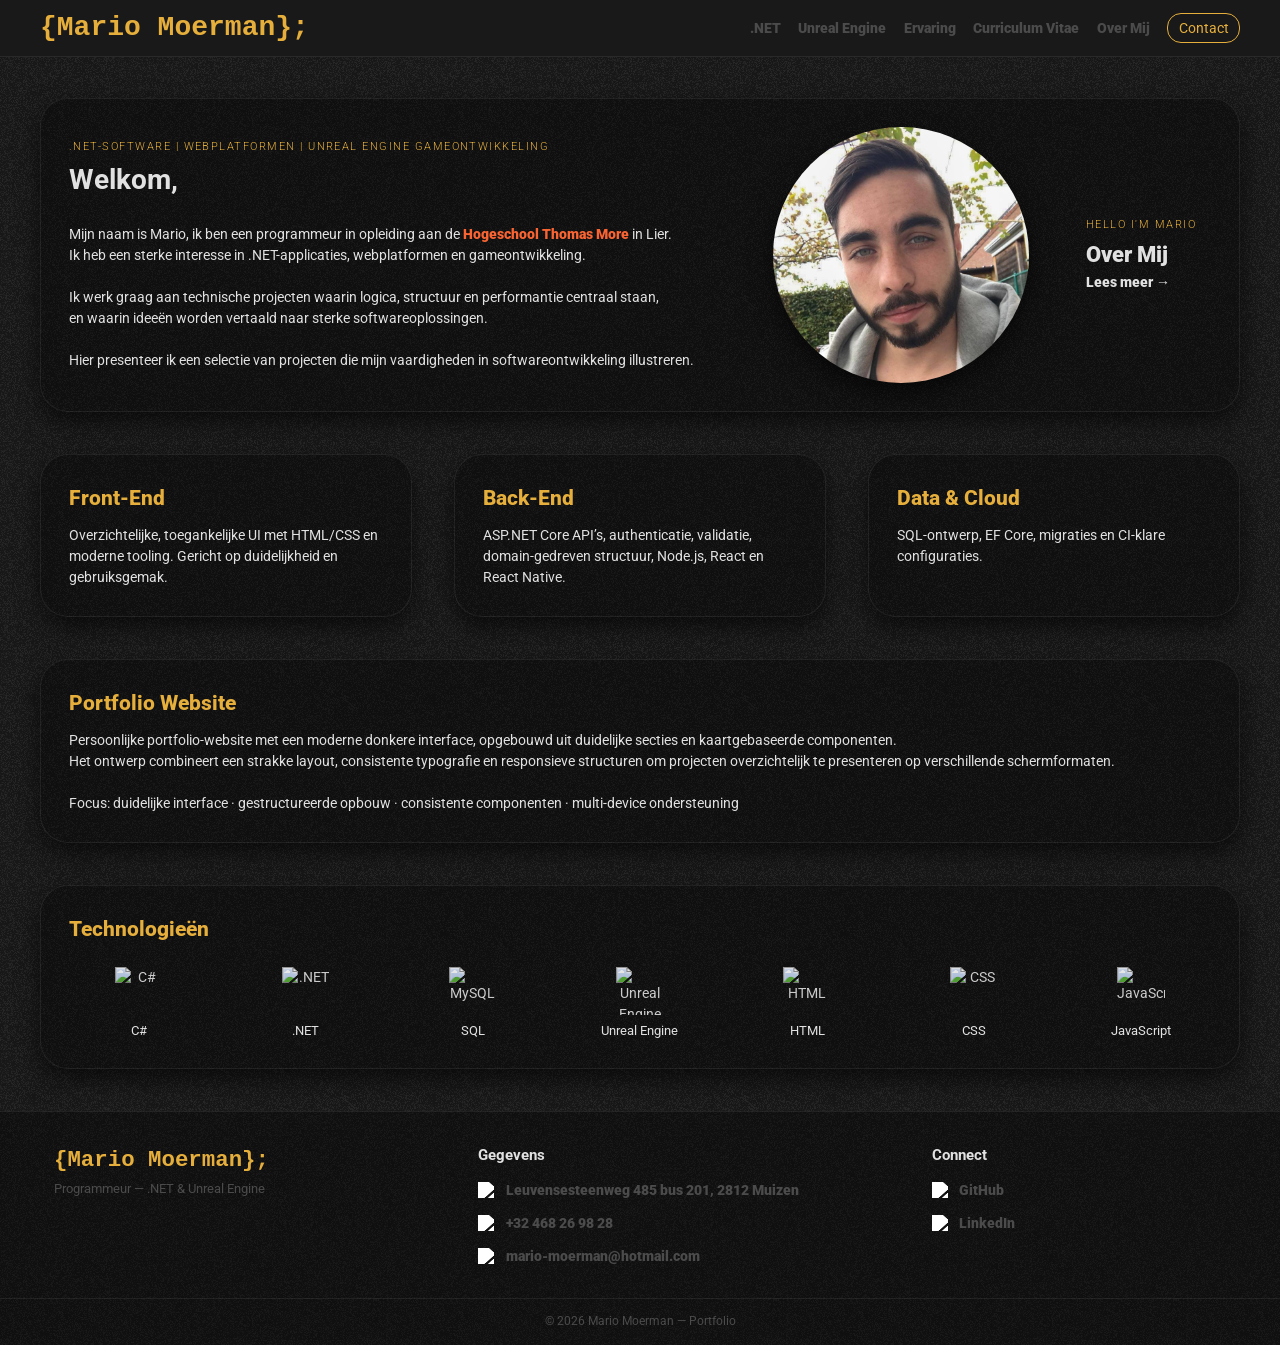
==== commit 1719b85c: "add ervaring & cv" ====
--- a/index.html
+++ b/index.html
@@ -6,7 +6,7 @@
     <link rel="preconnect" href="https://fonts.googleapis.com" />
     <link rel="preconnect" href="https://fonts.gstatic.com" crossorigin />
 
-    <link href="https://fonts.googleapis.com/css2?family=Roboto:ital,wght@0,100..900;1,100..900&display=swap" rel="stylesheet"/>
+    <link href="https://fonts.googleapis.com/css2?family=Roboto:ital,wght@0,100..900;1,100..900&display=swap" rel="stylesheet" />
 
     <link rel="icon" type="image/png" href="favicon/favicon-96x96.png" sizes="96x96" />
     <link rel="icon" type="image/svg+xml" href="favicon/favicon.svg" />
@@ -15,134 +15,122 @@
     <link rel="manifest" href="favicon/site.webmanifest" />
 
     <link rel="stylesheet" href="CSS/Style.css" />
-    
+
     <title>Mario Moerman | Home</title>
   </head>
   <body>
-
     <header id="navbar"></header>
 
     <main>
-
       <div class="container">
-
-        <section class="hero heroWelkom block">
-
-          <div class="heroTekst">
+        <section class="hero block sectionSplit">
+          <div class="sectionMain">
             <p class="zeroTopMargin label">.NET-software | Webplatformen | Unreal Engine Gameontwikkeling</p>
             <h1>Welkom,</h1>
-            <p>Mijn naam is Mario ik ben een programmeur in opleiding aan de <span class="thomasmore"><a href="https://thomasmore.be/nl/opleidingen/graduaat/programmeren/antwerpen/basistraject">Hogeschool Thomas More</a></span> in Lier,</p>
-            <p>met een sterke interesse in .NET-applicaties, webplatformen en gameontwikkeling.</p>
-            <br>
+            <p>Mijn naam is Mario, ik ben een programmeur in opleiding aan de <span class="thomasmore"><a href="https://thomasmore.be/nl/opleidingen/graduaat/programmeren/antwerpen/basistraject">Hogeschool Thomas More</a></span> in Lier.</p>
+            <p>Ik heb een sterke interesse in .NET-applicaties, webplatformen en gameontwikkeling.</p>
+            <br />
             <p>Ik werk graag aan technische projecten waarin logica, structuur en performantie centraal staan,</p>
-            <p>en waarin ideeën worden vertaald naar fantastische softwareoplossingen.</p>
-            <br>
+            <p>en waarin ideeën worden vertaald naar sterke softwareoplossingen.</p>
+            <br />
             <p>Hier presenteer ik een selectie van projecten die mijn vaardigheden in softwareontwikkeling illustreren.</p>
           </div>
 
-          <div class="fotoMario">
-            <img src="IMG/MarioMoerman.jpg" alt="Mario Moerman">
+          <div class="profilePhoto">
+            <img src="IMG/MarioMoerman.jpg" alt="Mario Moerman" />
           </div>
 
           <div class="verLine"></div>
 
-          <div class="sectieLink">
+          <div class="sectionSide">
             <p class="label">Hello I'm Mario</p>
-            <h2 class="sectieTitel">Over Mij</h2>
+            <h2 class="sectionTitle">Over Mij</h2>
             <a href="overmij.html">Lees meer →</a>
           </div>
+        </section>
 
-        </section>
         <section class="hero heroBlocks" id="geleerdId" aria-label="Wat heb ik geleerd">
-          
           <div class="block">
-            <h3>Front-End</h3>
+            <h3 class="titleAccent">Front-End</h3>
             <p>
               Overzichtelijke, toegankelijke UI met HTML/CSS en moderne tooling. Gericht op duidelijkheid en gebruiksgemak.
             </p>
           </div>
-          
+
           <div class="block">
-            <h3>Back-End</h3>
+            <h3 class="titleAccent">Back-End</h3>
             <p>
-              ASP.NET Core API’s, authenticatie, validatie, domain-gedreven structuur, node.js react & react native.
+              ASP.NET Core API’s, authenticatie, validatie, domain-gedreven structuur, Node.js, React en React Native.
             </p>
           </div>
-          
-          
+
           <div class="block">
-            <h3>Data & Cloud</h3>
+            <h3 class="titleAccent">Data & Cloud</h3>
             <p>
               SQL-ontwerp, EF Core, migraties en CI-klare configuraties.
             </p>
           </div>
-          
         </section>
+
         <section class="hero block" id="gemaaktId" aria-label="Wat heb ik gemaakt">
+          <article>
+            <h3 class="titleAccent">Portfolio Website</h3>
+            <p>
+              Persoonlijke portfolio-website met een moderne donkere interface, opgebouwd uit duidelijke secties en kaartgebaseerde componenten.
+            </p>
+            <p>
+              Het ontwerp combineert een strakke layout, consistente typografie en responsieve structuren om projecten overzichtelijk te presenteren op verschillende schermformaten.
+            </p>
+            <br />
+            <p>
+              Focus: duidelijke interface · gestructureerde opbouw · consistente componenten · multi-device ondersteuning
+            </p>
+          </article>
+        </section>
 
-          <article>
-              <h3>Portfolio Website</h3>
-              <p>
-                Persoonlijke portfolio-website met een moderne donkere interface, opgebouwd uit duidelijke secties en kaart-gebaseerde componenten. 
-              </p>
-              <p>
-                Het ontwerp combineert een strakke layout, consistente typografie en responsieve structuren om projecten overzichtelijk te presenteren op verschillende schermformaten.
-              </p>
-              <br>
-              <p>
-                Focus: duidelijke interface · gestructureerde opbouw · consistente componenten · multi-device ondersteuning
-              </p>
-          </article>
-          
-        </section>
-        <section class="container techStack">
-
+        <section class="techStack">
           <div class="block">
-            <h3>Technologieën</h3>
+            <h3 class="titleAccent">Technologieën</h3>
 
             <div class="techGrid">
-
               <div class="techItem">
-                <img src="https://cdn.jsdelivr.net/gh/devicons/devicon/icons/csharp/csharp-original.svg" alt="C#">
+                <img src="https://cdn.jsdelivr.net/gh/devicons/devicon/icons/csharp/csharp-original.svg" alt="C#" />
                 <span>C#</span>
               </div>
 
               <div class="techItem">
-                <img src="https://cdn.simpleicons.org/dotnet/512BD4" alt=".NET">
+                <img src="https://cdn.simpleicons.org/dotnet/512BD4" alt=".NET" />
                 <span>.NET</span>
               </div>
 
               <div class="techItem">
-                <img src="https://cdn.simpleicons.org/mysql/4479A1" alt="MySQL">
+                <img src="https://cdn.simpleicons.org/mysql/4479A1" alt="MySQL" />
                 <span>SQL</span>
               </div>
 
               <div class="techItem">
-                <img src="https://cdn.simpleicons.org/unrealengine/FFFFFF" alt="Unreal Engine">
+                <img src="https://cdn.simpleicons.org/unrealengine/FFFFFF" alt="Unreal Engine" />
                 <span>Unreal Engine</span>
               </div>
 
               <div class="techItem">
-                <img src="https://cdn.simpleicons.org/html5/E34F26" alt="HTML">
+                <img src="https://cdn.simpleicons.org/html5/E34F26" alt="HTML" />
                 <span>HTML</span>
               </div>
 
               <div class="techItem">
-                <img src="https://cdn.simpleicons.org/css/1572B6" alt="CSS">
+                <img src="https://cdn.simpleicons.org/css/1572B6" alt="CSS" />
                 <span>CSS</span>
               </div>
 
               <div class="techItem">
-                <img src="https://cdn.simpleicons.org/javascript/F7DF1E" alt="JavaScript">
+                <img src="https://cdn.simpleicons.org/javascript/F7DF1E" alt="JavaScript" />
                 <span>JavaScript</span>
               </div>
             </div>
           </div>
-
         </section>
-
       </div>
-
     </main>
 
     <div id="footer"></div>
@@ -151,6 +139,5 @@
       fetch("navbar.html").then(r => r.text()).then(h => navbar.innerHTML = h);
       fetch("footer.html").then(r => r.text()).then(h => footer.innerHTML = h);
     </script>
-
   </body>
-</html>
+</html>
--- a/CSS/Style.css
+++ b/CSS/Style.css
@@ -53,8 +53,12 @@
 h5{ font-size: 1rem; }
 h6{ font-size: .75rem; }
 
+h1, h2, h3, h4, h5, h6, p{
+  margin-top: 0;
+}
+
 p{
-  margin: 0;
+  margin-bottom: 0;
 }
 
 a{
@@ -102,7 +106,7 @@
 }
 
 .label{
-  margin: 0 0 .35rem;
+  margin-bottom: .35rem;
   color: var(--accentColor);
   letter-spacing: .14em;
   text-transform: uppercase;
@@ -110,10 +114,16 @@
   font-weight: 300;
 }
 
-.sectieTitel{
-  margin: 0;
+.sectionTitle{
+  margin-bottom: 0;
   font-size: 1.6rem;
   font-weight: 900;
+}
+
+.titleAccent{
+  margin-bottom: .75rem;
+  color: var(--accentColor);
+  font-weight: 800;
 }
 
 .zeroTopMargin{
@@ -133,8 +143,33 @@
 }
 
 .horLine{
+  min-width: stretch;
   height: 1px;
-  min-width: stretch;
+}
+
+.stackColumn{
+  display: flex;
+  flex-direction: column;
+}
+
+.buttonOutline{
+  width: fit-content;
+  border: 1px solid var(--accentColor);
+  border-radius: 1rem;
+  background: transparent;
+  color: var(--accentColor);
+  font: inherit;
+  transition: background-color .2s ease, color .2s ease, border-color .2s ease;
+}
+
+.buttonOutline:hover{
+  background: var(--accentColorHover);
+}
+
+.brandLogo{
+  color: var(--accentColor);
+  font-family: var(--fontLogo);
+  font-weight: 900;
 }
 
 .navBar{
@@ -155,16 +190,12 @@
   margin-bottom: .5rem;
 }
 
-.navBarLogo,
-.footerLogo{
-  color: var(--accentColor);
-  font-family: var(--fontLogo);
-  font-size: 1.6rem;
-  font-weight: 900;
-}
-
 .navBarLogo{
   font-size: 2rem;
+}
+
+.footerLogo{
+  font-size: 1.6rem;
 }
 
 .navBarLogo::after,
@@ -186,17 +217,6 @@
 
 .navBarMenu a:not(.navBtn):hover{
   color: var(--accentColor);
-}
-
-.navBtn,
-.formulierKnop{
-  width: fit-content;
-  border: 1px solid var(--accentColor);
-  border-radius: 1rem;
-  background: transparent;
-  color: var(--accentColor);
-  font: inherit;
-  transition: background-color .2s ease, color .2s ease, border-color .2s ease;
 }
 
 .navBtn{
@@ -208,11 +228,6 @@
   padding: .85rem 1.2rem;
   font-weight: 900;
   cursor: pointer;
-}
-
-.navBtn:hover,
-.formulierKnop:hover{
-  background: var(--accentColorHover);
 }
 
 body.dotnet .navBarMenu .navDotnet,
@@ -237,8 +252,7 @@
   margin: 3rem 0;
 }
 
-.heroWelkom,
-.contactHero{
+.sectionSplit{
   display: flex;
   justify-content: space-between;
   align-items: center;
@@ -246,16 +260,20 @@
   flex-wrap: wrap;
 }
 
-.heroTekst,
-.contactIntro{
-  flex: 1 1;
-}
-
-.fotoMario{
+.sectionMain{
+  flex: 1 1 0;
+}
+
+.sectionSide{
+  width: 125px;
+}
+
+.profilePhoto{
   max-width: 256px;
 }
 
-.fotoMario img{
+.profilePhoto img{
+  display: block;
   width: 100%;
   border-radius: 50%;
   box-shadow: var(--drop);
@@ -264,24 +282,12 @@
 .thomasmore a{
   color: var(--thomasmoreColor);
   --linkColor: var(--thomasmoreColor);
-}
-
-.sectieLink{
-  width: 125px;
 }
 
 .heroBlocks{
   display: grid;
   grid-template-columns: repeat(3, 1fr);
   gap: 3rem;
-}
-
-.block h3,
-.contactGegevensBlok h3,
-.contactFormulierBlok h3{
-  margin: 0 0 .75rem;
-  color: var(--accentColor);
-  font-weight: 800;
 }
 
 .techStack{
@@ -345,18 +351,8 @@
   align-items: start;
 }
 
-.footerMerk,
-.footerGegevens,
-.footerConnect,
-.contactGegevensLijst,
-.contactFormulier,
-.formulierVeld{
-  display: flex;
-  flex-direction: column;
-}
-
 .footerTekst{
-  margin: 0 0 .35rem;
+  margin-bottom: .35rem;
   color: var(--baseGray);
   font-size: .95rem;
   line-height: 1.6;
@@ -368,14 +364,12 @@
 
 .footerGegevens h4,
 .footerConnect h4{
-  margin: 0 0 1rem;
+  margin-bottom: 1rem;
   color: var(--baseWhite);
   font-size: 1.05rem;
 }
 
-.footerGegevens a,
-.footerConnect a,
-.contactGegeven{
+.iconLink{
   display: flex;
   align-items: flex-start;
   gap: .7rem;
@@ -383,6 +377,10 @@
   transition: color .2s ease;
 }
 
+.iconLink:hover{
+  color: var(--baseWhite);
+}
+
 .footerGegevens a,
 .footerConnect a{
   width: fit-content;
@@ -394,22 +392,14 @@
   margin-bottom: 0;
 }
 
-.footerGegevens a:hover,
-.footerConnect a:hover,
-.contactGegeven:hover{
-  color: var(--baseWhite);
-}
-
-.footerIcoon,
-.contactIcoon{
+.iconVisual{
   width: 1.25rem;
   height: 1.25rem;
   flex-shrink: 0;
   margin-top: 2px;
 }
 
-.footerIcoon img,
-.contactIcoon img{
+.iconVisual img{
   display: block;
   width: 100%;
   height: 100%;
@@ -431,12 +421,8 @@
   gap: 3rem;
 }
 
-.contactGegevensLijst{
+.contactList{
   gap: 1rem;
-}
-
-.contactGegeven{
-  gap: .85rem;
 }
 
 .formulierVeld{
@@ -474,68 +460,112 @@
 }
 
 .dotnetOefeningen{
-display:flex;
-flex-direction:column;
-gap:3rem;
-margin-top:3rem;
+  display: flex;
+  flex-direction: column;
+  gap: 3rem;
+  margin-top: 3rem;
 }
 
 .dotnetLayout{
-display:grid;
-grid-template-columns:1fr 2fr;
-gap:3rem;
-align-items:start;
+  display: grid;
+  grid-template-columns: 1fr 2fr;
+  gap: 3rem;
+  align-items: start;
 }
 
 .dotnetBeschrijving{
-grid-column:1;
-grid-row:1;
-
+  grid-column: 1;
+  grid-row: 1;
 }
 
 .dotnetCodeKaart{
-grid-column:2;
-grid-row:1;
-padding:0;
-overflow:hidden;
+  grid-column: 2;
+  grid-row: 1;
+  padding: 0;
+  overflow: hidden;
 }
 
 .dotnetTitel{
-font-weight:700;
-margin-bottom:.75rem;
+  margin-bottom: .75rem;
+  font-weight: 700;
 }
 
 .dotnetTekst{
-color:var(--baseWhite);
-line-height:1.7;
-white-space:pre-line;
+  color: var(--baseWhite);
+  line-height: 1.7;
+  white-space: pre-line;
 }
 
 .dotnetCodeHeader{
-padding:1rem 1.25rem;
-border-bottom:1px solid var(--LineColor);
+  padding: 1rem 1.25rem;
+  border-bottom: 1px solid var(--LineColor);
 }
 
 .dotnetDots{
-display:flex;
-gap:.4rem;
+  display: flex;
+  gap: .4rem;
 }
 
 .dotnetDots span{
-width:.65rem;
-height:.65rem;
-border-radius:50%;
-background:var(--accentColor);
-opacity:.7;
+  width: .65rem;
+  height: .65rem;
+  border-radius: 50%;
+  background: var(--accentColor);
+  opacity: .7;
 }
 
 .dotnetCode{
-margin:0;
-padding:1.25rem;
-font-family:var(--fontLogo);
-font-size:.9rem;
-line-height:1.7;
-white-space:pre;
-color:var(--baseWhite);
-overflow:auto;
-}
+  margin: 0;
+  padding: 1.25rem;
+  font-family: var(--fontLogo);
+  font-size: .9rem;
+  line-height: 1.7;
+  white-space: pre;
+  color: var(--baseWhite);
+  overflow: auto;
+}
+
+@media (max-width: 900px){
+  .heroBlocks,
+  .contactGrid,
+  .footerBlock,
+  .dotnetLayout{
+    grid-template-columns: 1fr;
+  }
+
+  .dotnetBeschrijving,
+  .dotnetCodeKaart{
+    grid-column: auto;
+    grid-row: auto;
+  }
+
+  .verLine{
+    display: none;
+  }
+
+  .sectionSide{
+    width: 100%;
+  }
+}
+
+@media (max-width: 700px){
+  .navBarInner{
+    flex-direction: column;
+    gap: 1rem;
+  }
+
+  .navBarMenu{
+    flex-wrap: wrap;
+    justify-content: center;
+  }
+
+  .container{
+    margin-top: 9rem;
+    padding-left: 1rem;
+    padding-right: 1rem;
+  }
+
+  .block{
+    padding: 1.5rem;
+  }
+}
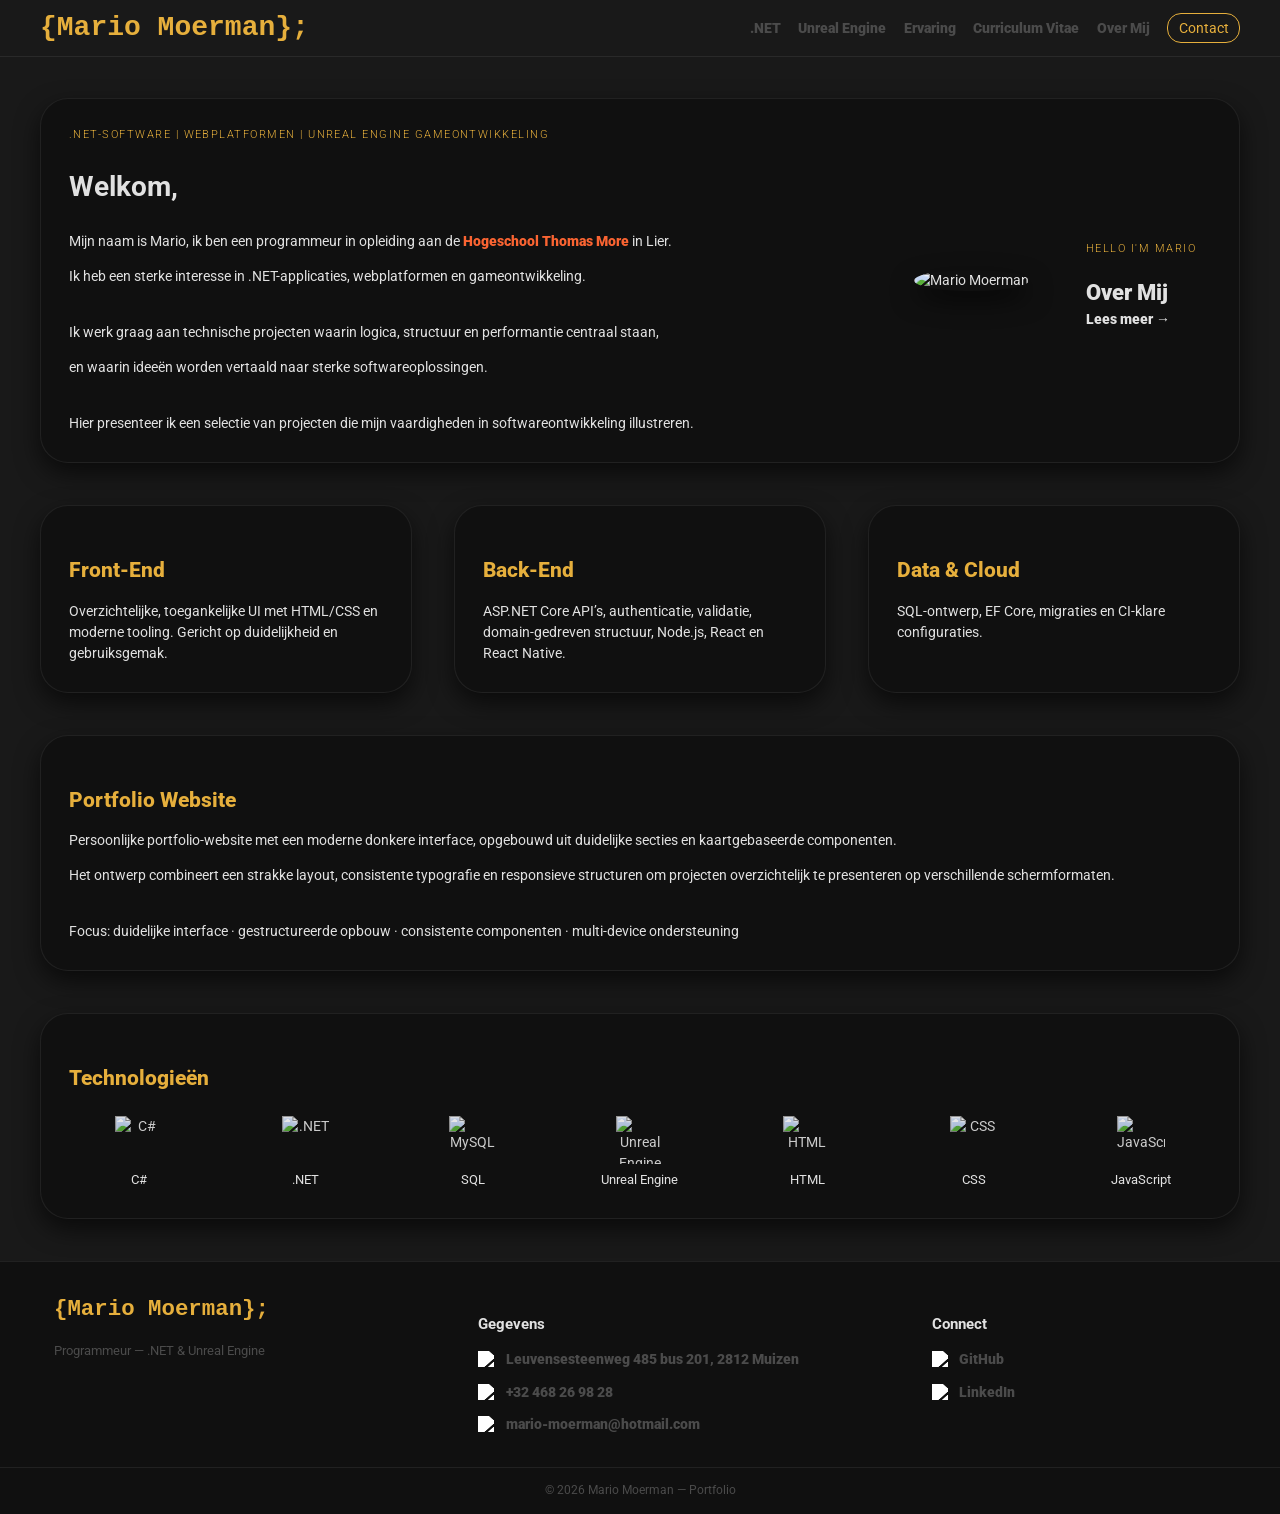
==== commit 77e239d4: "opkuis namen" ====
--- a/index.html
+++ b/index.html
@@ -37,7 +37,7 @@
           </div>
 
           <div class="profilePhoto">
-            <img src="IMG/MarioMoerman.jpg" alt="Mario Moerman" />
+            <img src="IMG/marioMoerman.jpg" alt="Mario Moerman" />
           </div>
 
           <div class="verLine"></div>
--- a/CSS/Style.css
+++ b/CSS/Style.css
@@ -1,5 +1,5 @@
 :root{
-  --baseBackground: url("../IMG/Background.avif");
+  --baseBackground: url("../IMG/background.avif");
   --baseBackgroundColor: rgba(0, 0, 0, 0.35);
 
   --baseBlack: rgba(25, 25, 25, 1);
@@ -53,9 +53,6 @@
 h5{ font-size: 1rem; }
 h6{ font-size: .75rem; }
 
-h1, h2, h3, h4, h5, h6, p{
-  margin-top: 0;
-}
 
 p{
   margin-bottom: 0;
@@ -525,6 +522,83 @@
   overflow: auto;
 }
 
+.gameVideo{
+  width: 100%;
+  aspect-ratio: 16 / 9;
+  height: auto;
+  display: block;
+  border-radius: 1rem;
+  box-shadow: var(--drop);
+}
+
+/* Alleen Unreal pagina */
+body.unreal .sectionSplit{
+  display: flex;
+  justify-content: space-between;
+  align-items: center;
+  gap: 2rem;
+  flex-wrap: nowrap;
+}
+
+body.unreal .sectionMain{
+  flex: 2 1 0;
+  min-width: 0;
+}
+
+body.unreal .sectionSide{
+  flex: 1 1 0;
+  min-width: 0;
+  max-width: 220px;
+  width: auto;
+  display: flex;
+  justify-content: center;
+  align-items: center;
+}
+
+body.unreal .sectionSide img{
+  display: block;
+  width: 100%;
+  max-width: 220px;
+  height: auto;
+}
+
+.overMijMedia{
+  display: grid;
+  grid-template-columns: 1fr 1fr;
+  gap: 3rem;
+}
+
+.overMijAfbeelding{
+  display: block;
+  width: 100%;
+  height: auto;
+  margin-bottom: 1.25rem;
+  border: 1px solid var(--LineColor);
+  border-radius: 1rem;
+  box-shadow: var(--drop);
+}
+
+.overMijTabel{
+  width: 100%;
+  border-collapse: collapse;
+  margin-top: 1rem;
+}
+
+.overMijTabel tr{
+  border-bottom: 1px solid var(--LineColor);
+}
+
+.overMijTabel td{
+  padding: 1rem 0.75rem;
+  vertical-align: top;
+}
+
+.overMijTabel tr:first-child td{
+  color: var(--accentColor);
+  font-weight: 800;
+}
+
+
 @media (max-width: 900px){
   .heroBlocks,
   .contactGrid,
@@ -546,6 +620,28 @@
   .sectionSide{
     width: 100%;
   }
+
+  body.unreal .sectionSplit{
+    flex-wrap: wrap;
+  }
+
+  body.unreal .sectionMain,
+  body.unreal .sectionSide{
+    flex: 1 1 100%;
+    max-width: 100%;
+  }
+
+  body.unreal .sectionSide{
+    justify-content: flex-start;
+  }
+
+  body.unreal .sectionSide img{
+    max-width: 180px;
+  }
+
+  .overMijMedia{
+    grid-template-columns: 1fr;
+  }
 }
 
 @media (max-width: 700px){
